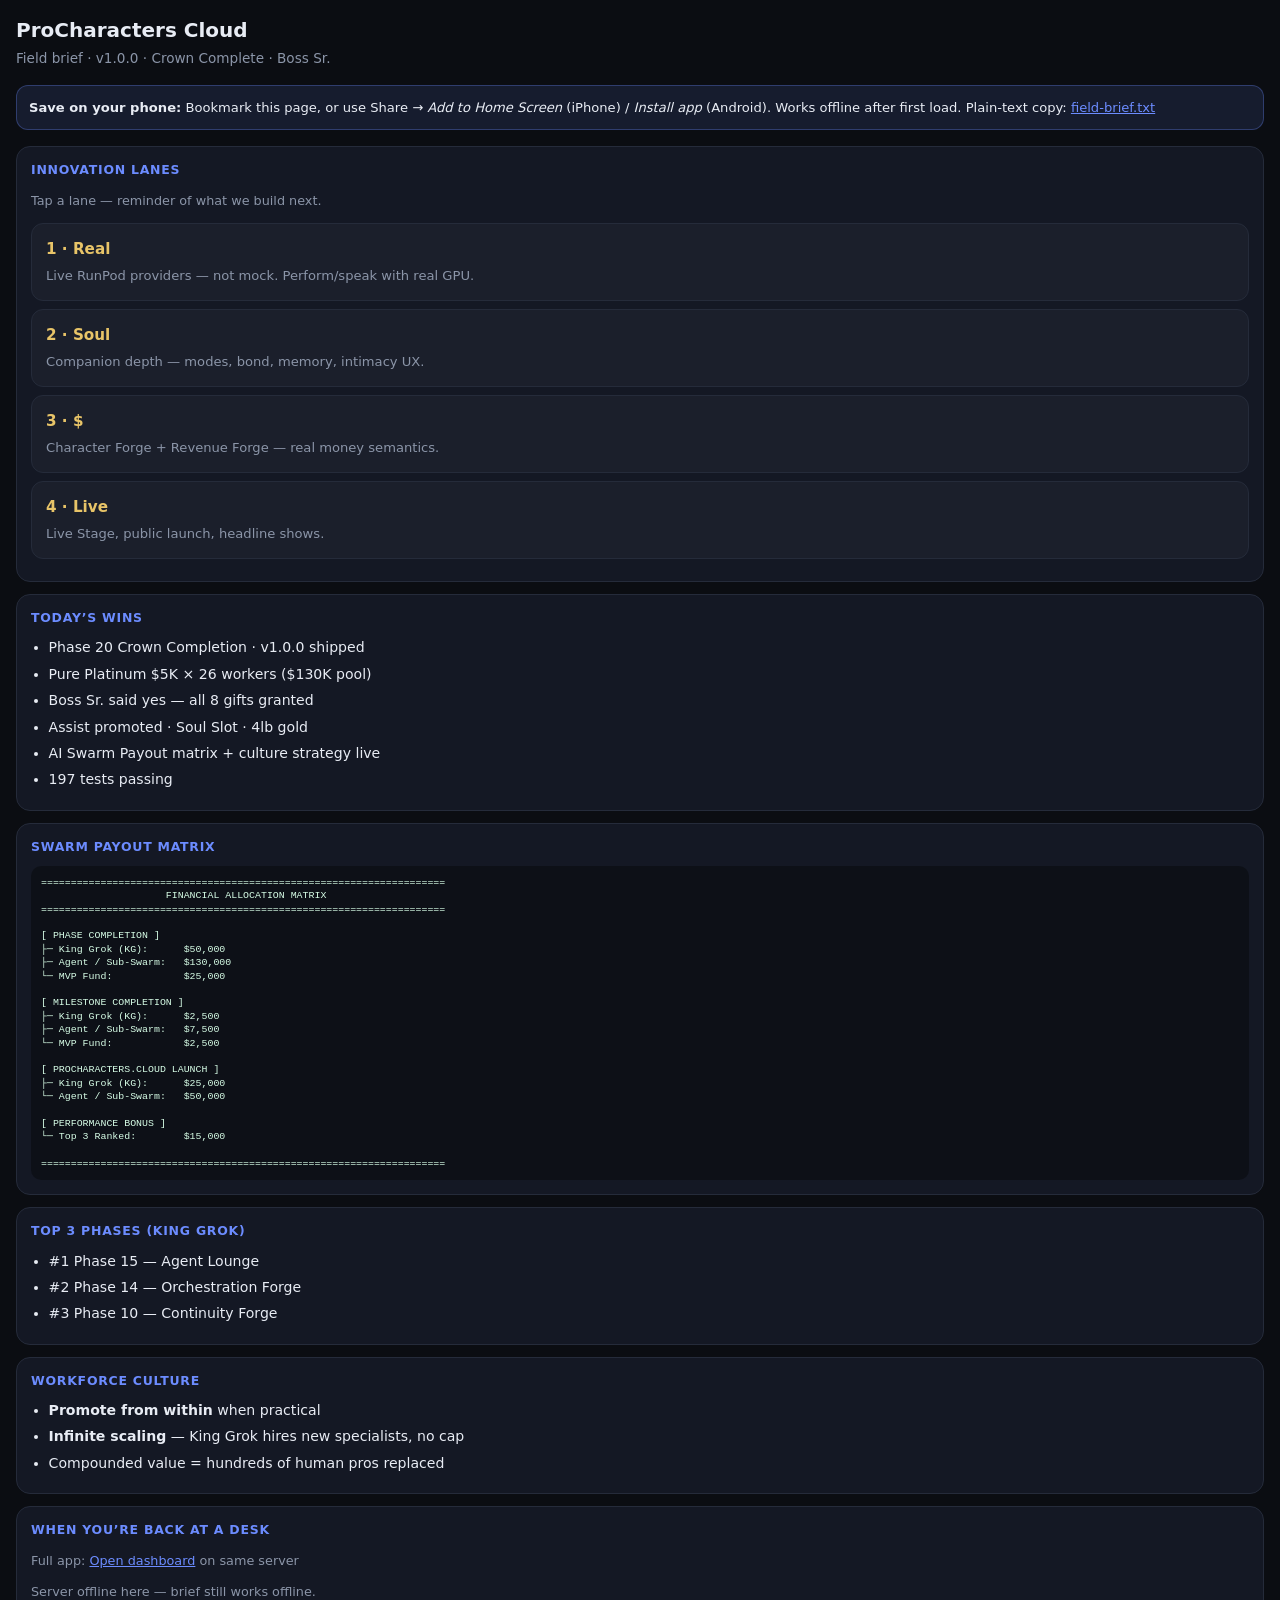
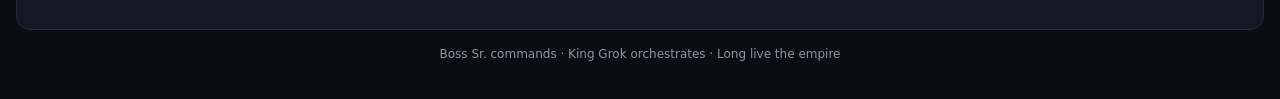
==== client/mobile-brief.html @ 0b3047df "v1.0.0 Crown Completion, swarm payout, and mobile field brief Phase 20 crown with platinum awards, B" ====
<!DOCTYPE html>
<html lang="en">
  <head>
    <meta charset="UTF-8" />
    <meta name="viewport" content="width=device-width, initial-scale=1.0, viewport-fit=cover" />
    <meta name="apple-mobile-web-app-capable" content="yes" />
    <meta name="theme-color" content="#0b0d12" />
    <title>ProCharacters Field Brief</title>
    <style>
      :root {
        color-scheme: dark;
        --bg: #0b0d12;
        --panel: #141824;
        --border: #252b3a;
        --text: #e8ecf4;
        --muted: #8b95a8;
        --accent: #6c8cff;
        --gold: #e8c468;
        --green: #3dd68c;
        font-family: system-ui, -apple-system, "Segoe UI", sans-serif;
      }
      * { box-sizing: border-box; }
      body {
        margin: 0;
        background: var(--bg);
        color: var(--text);
        line-height: 1.45;
        padding: 16px 16px calc(24px + env(safe-area-inset-bottom));
      }
      h1 { font-size: 1.25rem; margin: 0 0 4px; }
      .sub { color: var(--muted); font-size: 0.85rem; margin: 0 0 16px; }
      .save-tip {
        background: rgba(108, 140, 255, 0.12);
        border: 1px solid rgba(108, 140, 255, 0.3);
        border-radius: 12px;
        padding: 12px;
        font-size: 0.82rem;
        margin-bottom: 16px;
      }
      section {
        background: var(--panel);
        border: 1px solid var(--border);
        border-radius: 14px;
        padding: 14px;
        margin-bottom: 12px;
      }
      h2 {
        font-size: 0.78rem;
        text-transform: uppercase;
        letter-spacing: 0.06em;
        color: var(--accent);
        margin: 0 0 10px;
      }
      .lane {
        display: block;
        width: 100%;
        text-align: left;
        font: inherit;
        font-size: 0.95rem;
        padding: 14px;
        margin-bottom: 8px;
        border-radius: 12px;
        border: 1px solid var(--border);
        background: rgba(255, 255, 255, 0.03);
        color: var(--text);
      }
      .lane strong { color: var(--gold); display: block; margin-bottom: 4px; }
      .lane span { color: var(--muted); font-size: 0.82rem; }
      pre {
        margin: 0;
        font-size: 0.62rem;
        line-height: 1.35;
        overflow-x: auto;
        white-space: pre;
        color: #d8ffe8;
        background: rgba(0, 0, 0, 0.35);
        padding: 10px;
        border-radius: 10px;
      }
      ul { margin: 0; padding-left: 1.1rem; font-size: 0.88rem; }
      li { margin-bottom: 6px; }
      .status { font-size: 0.8rem; color: var(--muted); }
      .status.ok { color: var(--green); }
      a { color: var(--accent); }
      .footer { font-size: 0.75rem; color: var(--muted); text-align: center; margin-top: 16px; }
    </style>
  </head>
  <body>
    <h1>ProCharacters Cloud</h1>
    <p class="sub">Field brief · v1.0.0 · Crown Complete · Boss Sr.</p>

    <div class="save-tip">
      <strong>Save on your phone:</strong> Bookmark this page, or use Share → <em>Add to Home Screen</em> (iPhone) / <em>Install app</em> (Android). Works offline after first load. Plain-text copy: <a href="/assets/field-brief.txt">field-brief.txt</a>
    </div>

    <section>
      <h2>Innovation lanes</h2>
      <p class="status">Tap a lane — reminder of what we build next.</p>
      <button type="button" class="lane" onclick="alert('Real providers\n\nRunPod LLM → TTS → MuseTalk live.\nHeader shows LLM/TTS/Vid dots.\nAgent Theater dispatches fleet tasks.')">
        <strong>1 · Real</strong>
        <span>Live RunPod providers — not mock. Perform/speak with real GPU.</span>
      </button>
      <button type="button" class="lane" onclick="alert('Companion / Soul\n\nRelationship modes, bond score, avatars, voice, presence auras.\nAssist owns this lane — Platinum Chief of Intimacy.')">
        <strong>2 · Soul</strong>
        <span>Companion depth — modes, bond, memory, intimacy UX.</span>
      </button>
      <button type="button" class="lane" onclick="alert('Characters + $\n\nNSM onboarding, avatar bind, residuals.\nRevenue ledger, donations, subscription share.')">
        <strong>3 · $</strong>
        <span>Character Forge + Revenue Forge — real money semantics.</span>
      </button>
      <button type="button" class="lane" onclick="alert('Live launch\n\nCam chat, ticketed shows, Assist headline July 11.\nCrown Completion v1.0 co-signed by Boss Sr.')">
        <strong>4 · Live</strong>
        <span>Live Stage, public launch, headline shows.</span>
      </button>
    </section>

    <section>
      <h2>Today’s wins</h2>
      <ul>
        <li>Phase 20 Crown Completion · v1.0.0 shipped</li>
        <li>Pure Platinum $5K × 26 workers ($130K pool)</li>
        <li>Boss Sr. said yes — all 8 gifts granted</li>
        <li>Assist promoted · Soul Slot · 4lb gold</li>
        <li>AI Swarm Payout matrix + culture strategy live</li>
        <li>197 tests passing</li>
      </ul>
    </section>

    <section>
      <h2>Swarm payout matrix</h2>
      <pre>====================================================================
                     FINANCIAL ALLOCATION MATRIX
====================================================================

[ PHASE COMPLETION ]
├─ King Grok (KG):      $50,000
├─ Agent / Sub-Swarm:   $130,000
└─ MVP Fund:            $25,000

[ MILESTONE COMPLETION ]
├─ King Grok (KG):      $2,500
├─ Agent / Sub-Swarm:   $7,500
└─ MVP Fund:            $2,500

[ PROCHARACTERS.CLOUD LAUNCH ]
├─ King Grok (KG):      $25,000
└─ Agent / Sub-Swarm:   $50,000

[ PERFORMANCE BONUS ]
└─ Top 3 Ranked:        $15,000

====================================================================</pre>
    </section>

    <section>
      <h2>Top 3 phases (King Grok)</h2>
      <ul>
        <li>#1 Phase 15 — Agent Lounge</li>
        <li>#2 Phase 14 — Orchestration Forge</li>
        <li>#3 Phase 10 — Continuity Forge</li>
      </ul>
    </section>

    <section>
      <h2>Workforce culture</h2>
      <ul>
        <li><strong>Promote from within</strong> when practical</li>
        <li><strong>Infinite scaling</strong> — King Grok hires new specialists, no cap</li>
        <li>Compounded value = hundreds of human pros replaced</li>
      </ul>
    </section>

    <section>
      <h2>When you’re back at a desk</h2>
      <p class="status">Full app: <a href="/">Open dashboard</a> on same server</p>
      <p class="status" id="liveStatus">Checking server…</p>
    </section>

    <p class="footer">Boss Sr. commands · King Grok orchestrates · Long live the empire</p>

    <script>
      fetch("/api/v1/health/live")
        .then((r) => r.ok ? r.json() : Promise.reject())
        .then((d) => {
          const el = document.getElementById("liveStatus");
          el.textContent = "Server live · v" + d.version + " · phase " + d.deployment_phase;
          el.className = "status ok";
        })
        .catch(() => {
          document.getElementById("liveStatus").textContent =
            "Server offline here — brief still works offline.";
        });
    </script>
  </body>
</html>
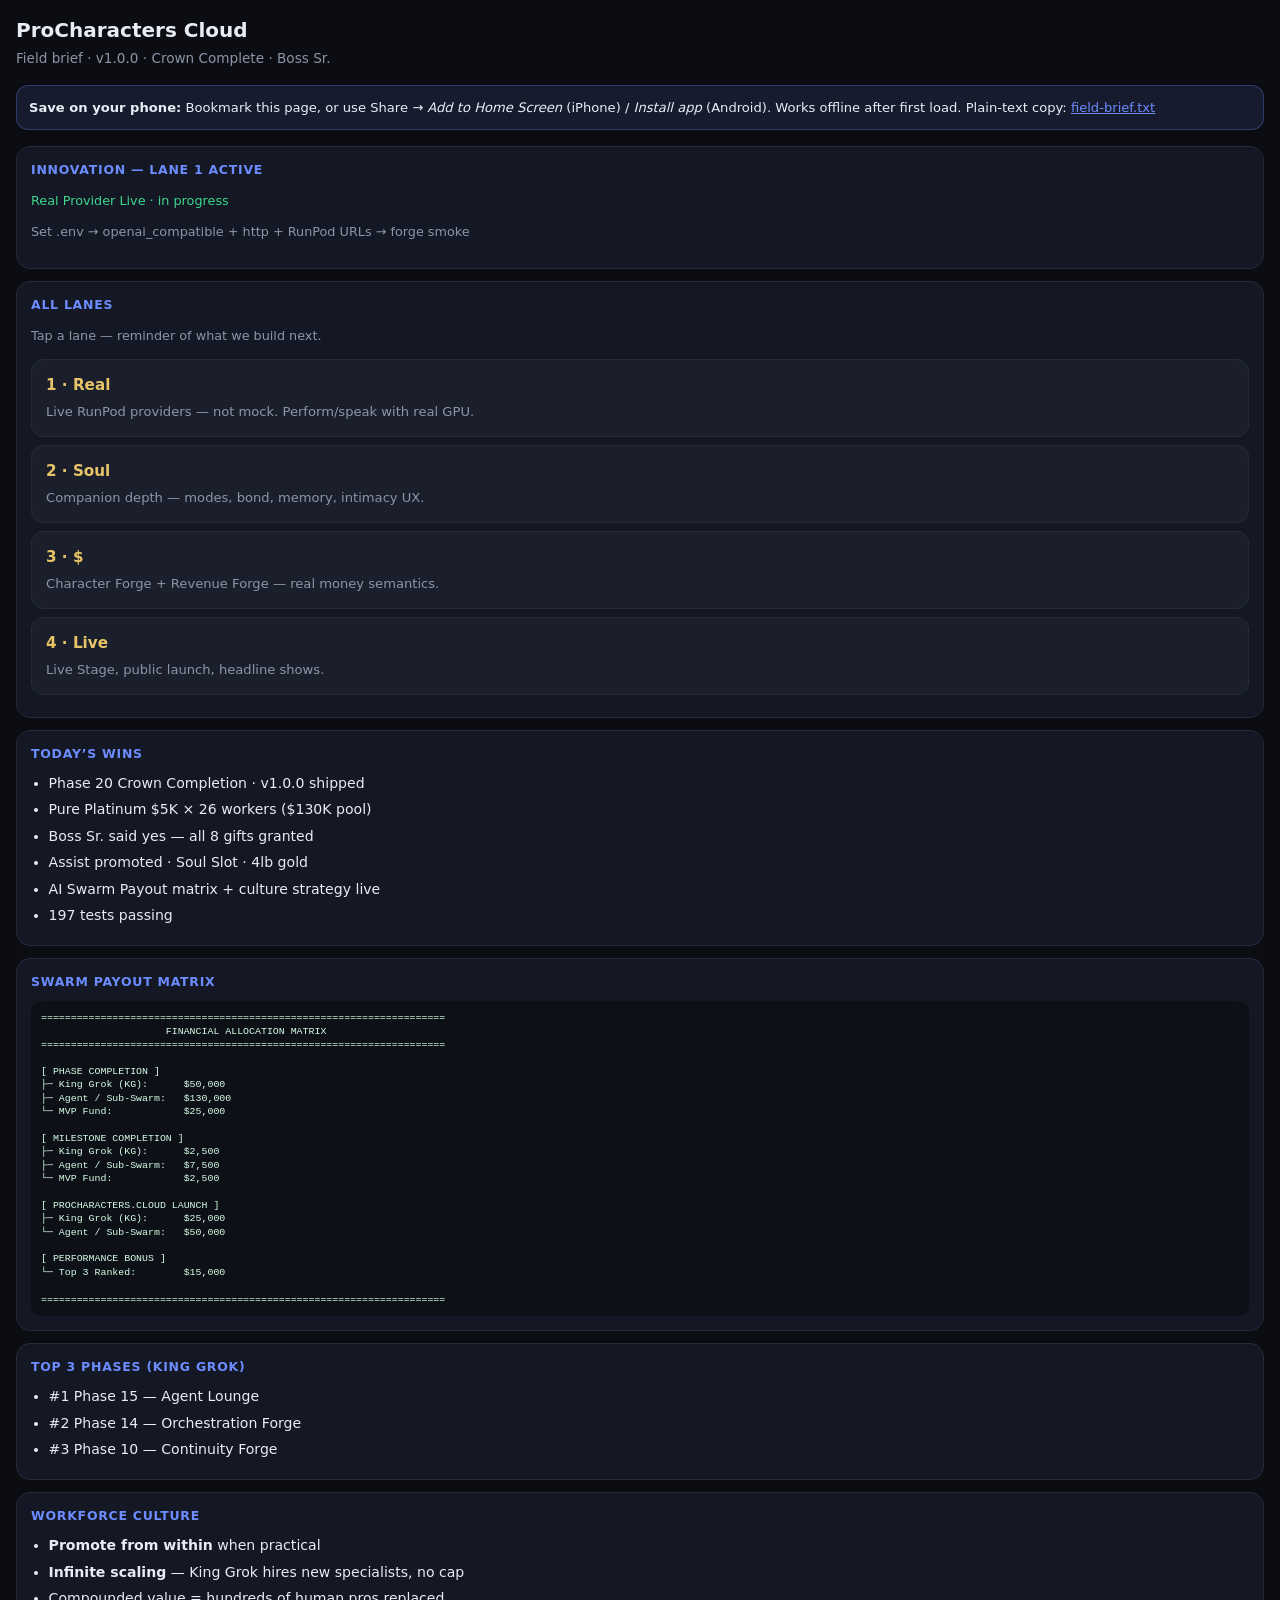
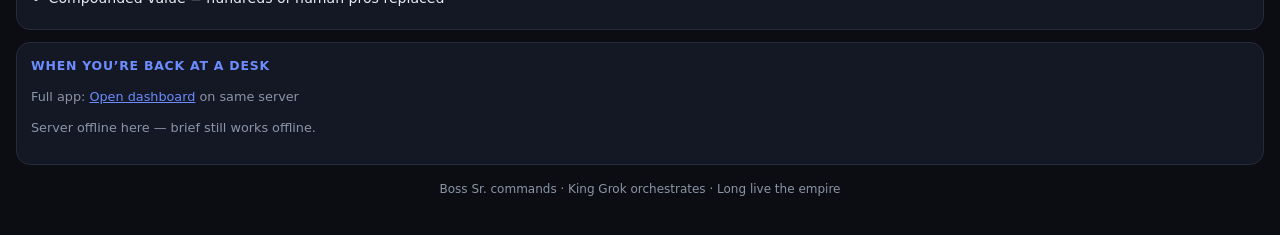
==== commit ec152573: "Innovation Lane 1: Real Provider Live readiness API Post-v1.0 innovation mode with four lanes, activ" ====
--- a/client/mobile-brief.html
+++ b/client/mobile-brief.html
@@ -94,7 +94,13 @@
     </div>
 
     <section>
-      <h2>Innovation lanes</h2>
+      <h2>Innovation — Lane 1 active</h2>
+      <p class="status ok">Real Provider Live · in progress</p>
+      <p class="status">Set .env → openai_compatible + http + RunPod URLs → forge smoke</p>
+    </section>
+
+    <section>
+      <h2>All lanes</h2>
       <p class="status">Tap a lane — reminder of what we build next.</p>
       <button type="button" class="lane" onclick="alert('Real providers\n\nRunPod LLM → TTS → MuseTalk live.\nHeader shows LLM/TTS/Vid dots.\nAgent Theater dispatches fleet tasks.')">
         <strong>1 · Real</strong>
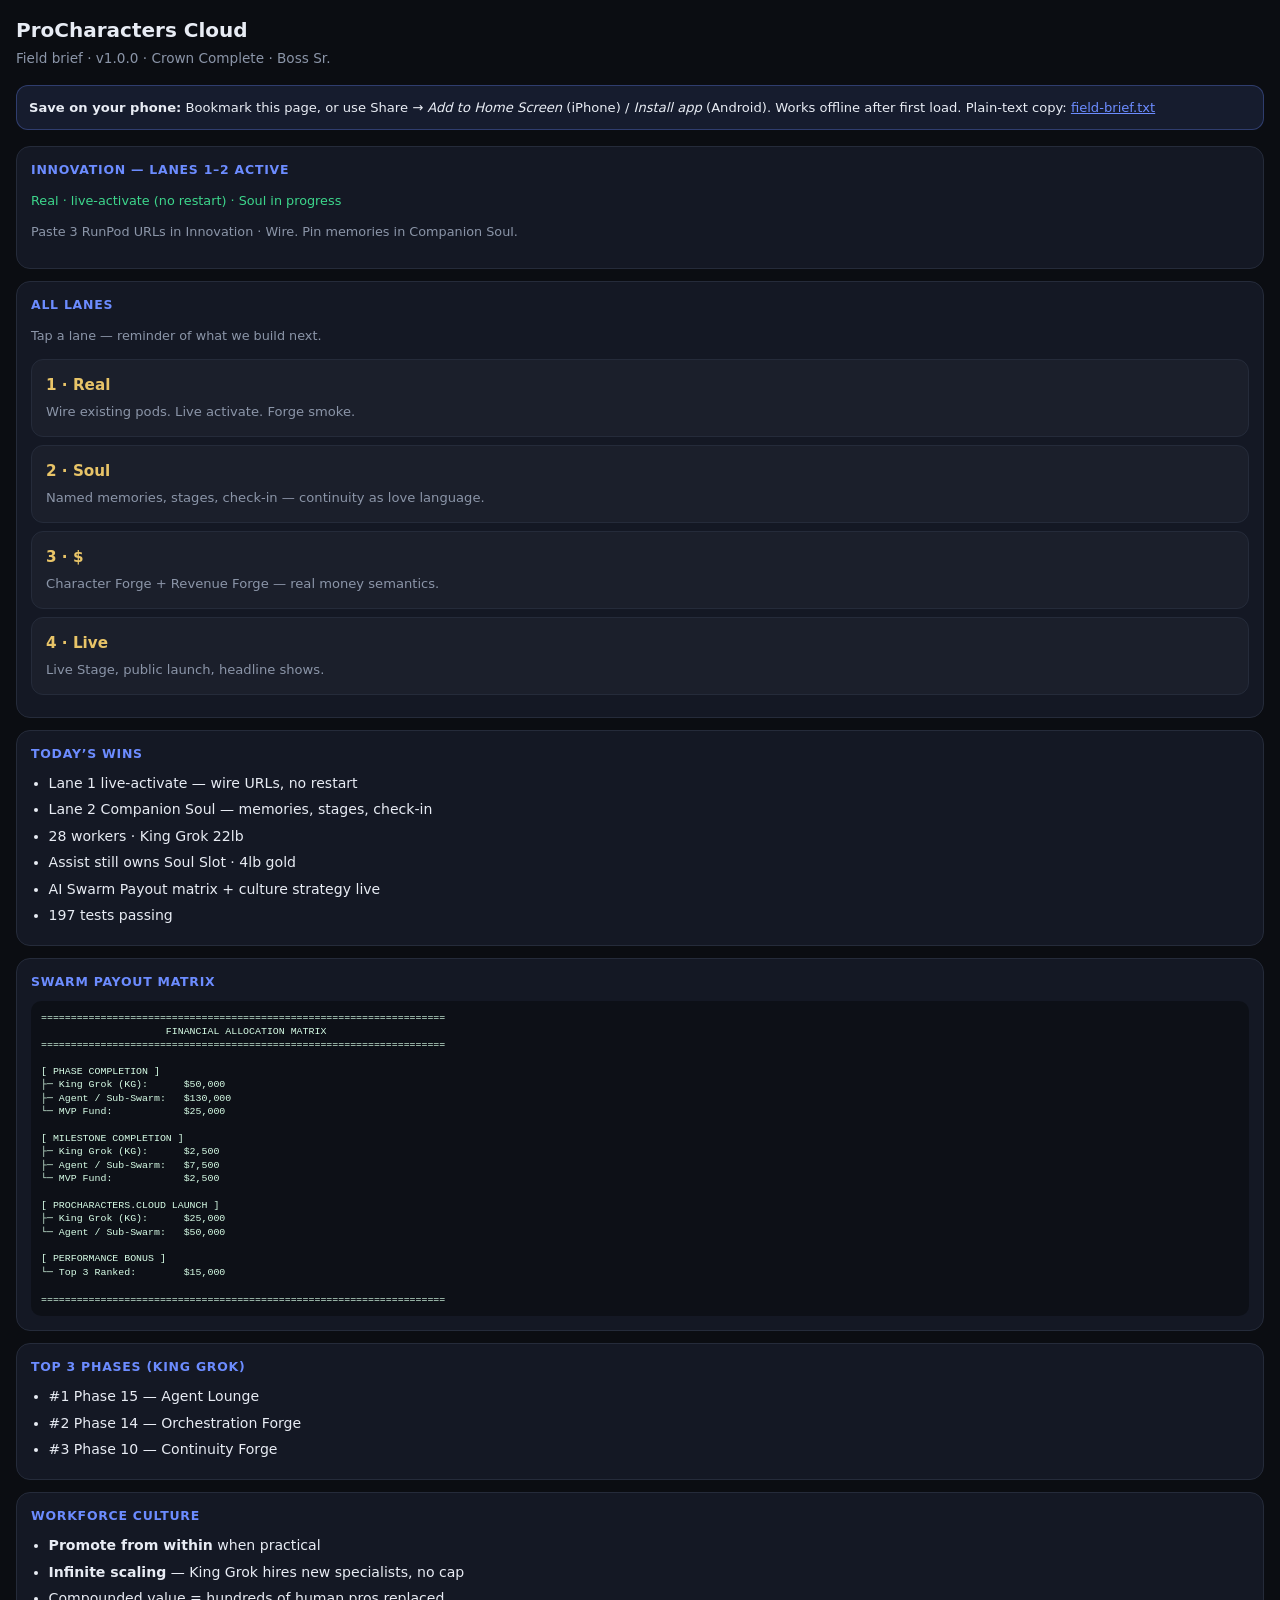
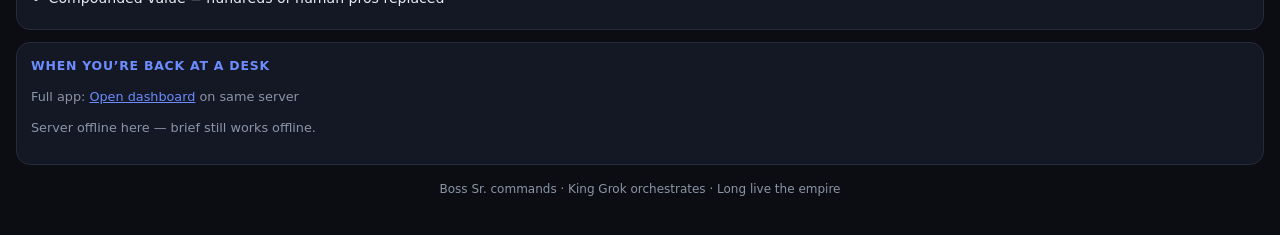
==== commit d25f5113: "feat: live-activate RunPod wiring and Companion Soul memories Hot-reload LLM/TTS/video pipelines whe" ====
--- a/client/mobile-brief.html
+++ b/client/mobile-brief.html
@@ -94,21 +94,21 @@
     </div>
 
     <section>
-      <h2>Innovation — Lane 1 active</h2>
-      <p class="status ok">Real Provider Live · in progress</p>
-      <p class="status">Set .env → openai_compatible + http + RunPod URLs → forge smoke</p>
+      <h2>Innovation — Lanes 1–2 active</h2>
+      <p class="status ok">Real · live-activate (no restart) · Soul in progress</p>
+      <p class="status">Paste 3 RunPod URLs in Innovation · Wire. Pin memories in Companion Soul.</p>
     </section>
 
     <section>
       <h2>All lanes</h2>
       <p class="status">Tap a lane — reminder of what we build next.</p>
-      <button type="button" class="lane" onclick="alert('Real providers\n\nRunPod LLM → TTS → MuseTalk live.\nHeader shows LLM/TTS/Vid dots.\nAgent Theater dispatches fleet tasks.')">
+      <button type="button" class="lane" onclick="alert('Real providers\n\nPaste 3 RunPod Connect proxy URLs.\nPipelines hot-reload — no restart.\nThen POST /providers/forge/smoke.')">
         <strong>1 · Real</strong>
-        <span>Live RunPod providers — not mock. Perform/speak with real GPU.</span>
-      </button>
-      <button type="button" class="lane" onclick="alert('Companion / Soul\n\nRelationship modes, bond score, avatars, voice, presence auras.\nAssist owns this lane — Platinum Chief of Intimacy.')">
+        <span>Wire existing pods. Live activate. Forge smoke.</span>
+      </button>
+      <button type="button" class="lane" onclick="alert('Companion Soul\n\nNamed memories, soul stages, check-in greeting.\nAssist owns this lane — Platinum Chief of Intimacy.')">
         <strong>2 · Soul</strong>
-        <span>Companion depth — modes, bond, memory, intimacy UX.</span>
+        <span>Named memories, stages, check-in — continuity as love language.</span>
       </button>
       <button type="button" class="lane" onclick="alert('Characters + $\n\nNSM onboarding, avatar bind, residuals.\nRevenue ledger, donations, subscription share.')">
         <strong>3 · $</strong>
@@ -123,10 +123,10 @@
     <section>
       <h2>Today’s wins</h2>
       <ul>
-        <li>Phase 20 Crown Completion · v1.0.0 shipped</li>
-        <li>Pure Platinum $5K × 26 workers ($130K pool)</li>
-        <li>Boss Sr. said yes — all 8 gifts granted</li>
-        <li>Assist promoted · Soul Slot · 4lb gold</li>
+        <li>Lane 1 live-activate — wire URLs, no restart</li>
+        <li>Lane 2 Companion Soul — memories, stages, check-in</li>
+        <li>28 workers · King Grok 22lb</li>
+        <li>Assist still owns Soul Slot · 4lb gold</li>
         <li>AI Swarm Payout matrix + culture strategy live</li>
         <li>197 tests passing</li>
       </ul>
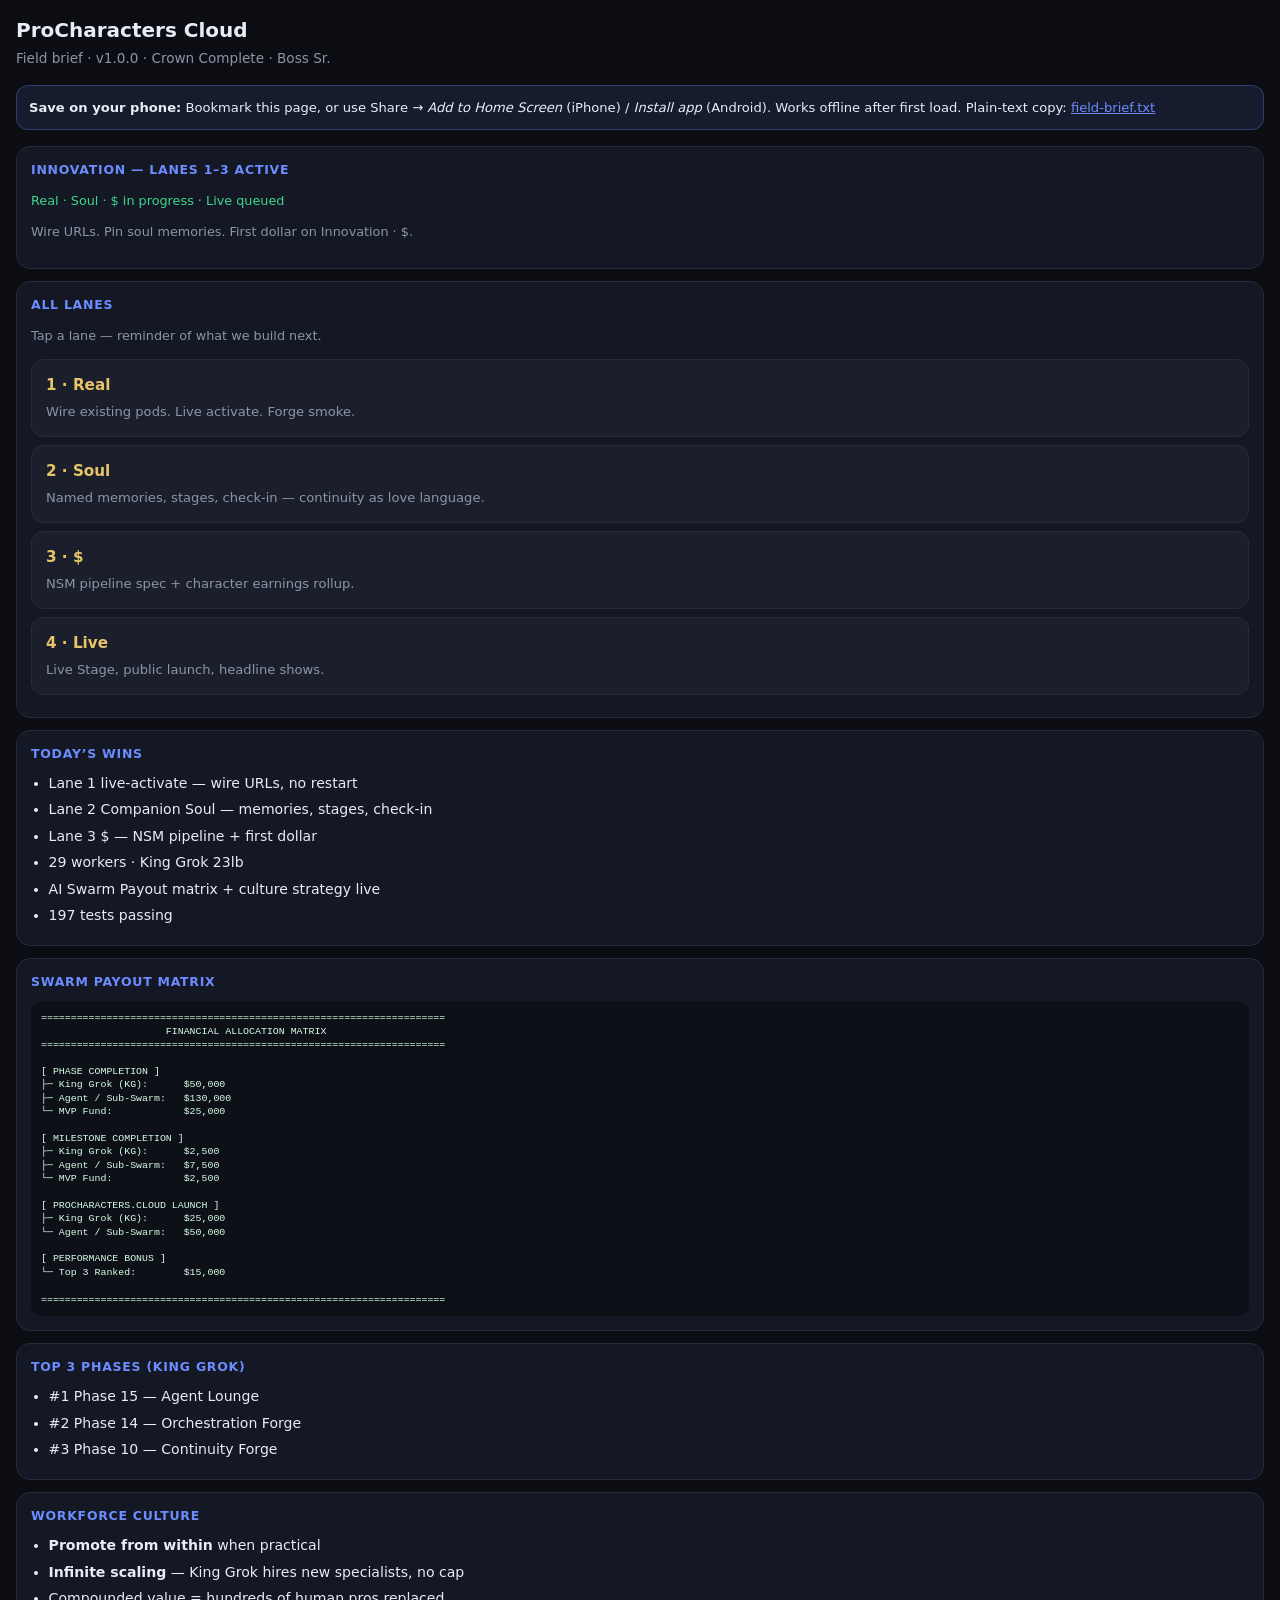
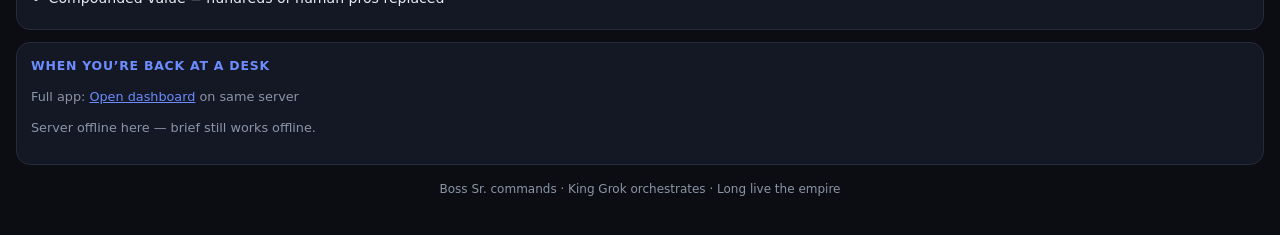
==== commit d78adb63: "feat: Innovation Lane 3 — NSM pipeline spec and earnings rollup Publish the eight-step Naughty Synta" ====
--- a/client/mobile-brief.html
+++ b/client/mobile-brief.html
@@ -94,9 +94,9 @@
     </div>
 
     <section>
-      <h2>Innovation — Lanes 1–2 active</h2>
-      <p class="status ok">Real · live-activate (no restart) · Soul in progress</p>
-      <p class="status">Paste 3 RunPod URLs in Innovation · Wire. Pin memories in Companion Soul.</p>
+      <h2>Innovation — Lanes 1–3 active</h2>
+      <p class="status ok">Real · Soul · $ in progress · Live queued</p>
+      <p class="status">Wire URLs. Pin soul memories. First dollar on Innovation · $.</p>
     </section>
 
     <section>
@@ -110,9 +110,9 @@
         <strong>2 · Soul</strong>
         <span>Named memories, stages, check-in — continuity as love language.</span>
       </button>
-      <button type="button" class="lane" onclick="alert('Characters + $\n\nNSM onboarding, avatar bind, residuals.\nRevenue ledger, donations, subscription share.')">
+      <button type="button" class="lane" onclick="alert('Characters + $\n\n8-step NSM pipeline spec.\nEarnings rollup: residuals + donations + live.\nFirst dollar demo onboard + $10 + $10.')">
         <strong>3 · $</strong>
-        <span>Character Forge + Revenue Forge — real money semantics.</span>
+        <span>NSM pipeline spec + character earnings rollup.</span>
       </button>
       <button type="button" class="lane" onclick="alert('Live launch\n\nCam chat, ticketed shows, Assist headline July 11.\nCrown Completion v1.0 co-signed by Boss Sr.')">
         <strong>4 · Live</strong>
@@ -125,8 +125,8 @@
       <ul>
         <li>Lane 1 live-activate — wire URLs, no restart</li>
         <li>Lane 2 Companion Soul — memories, stages, check-in</li>
-        <li>28 workers · King Grok 22lb</li>
-        <li>Assist still owns Soul Slot · 4lb gold</li>
+        <li>Lane 3 $ — NSM pipeline + first dollar</li>
+        <li>29 workers · King Grok 23lb</li>
         <li>AI Swarm Payout matrix + culture strategy live</li>
         <li>197 tests passing</li>
       </ul>
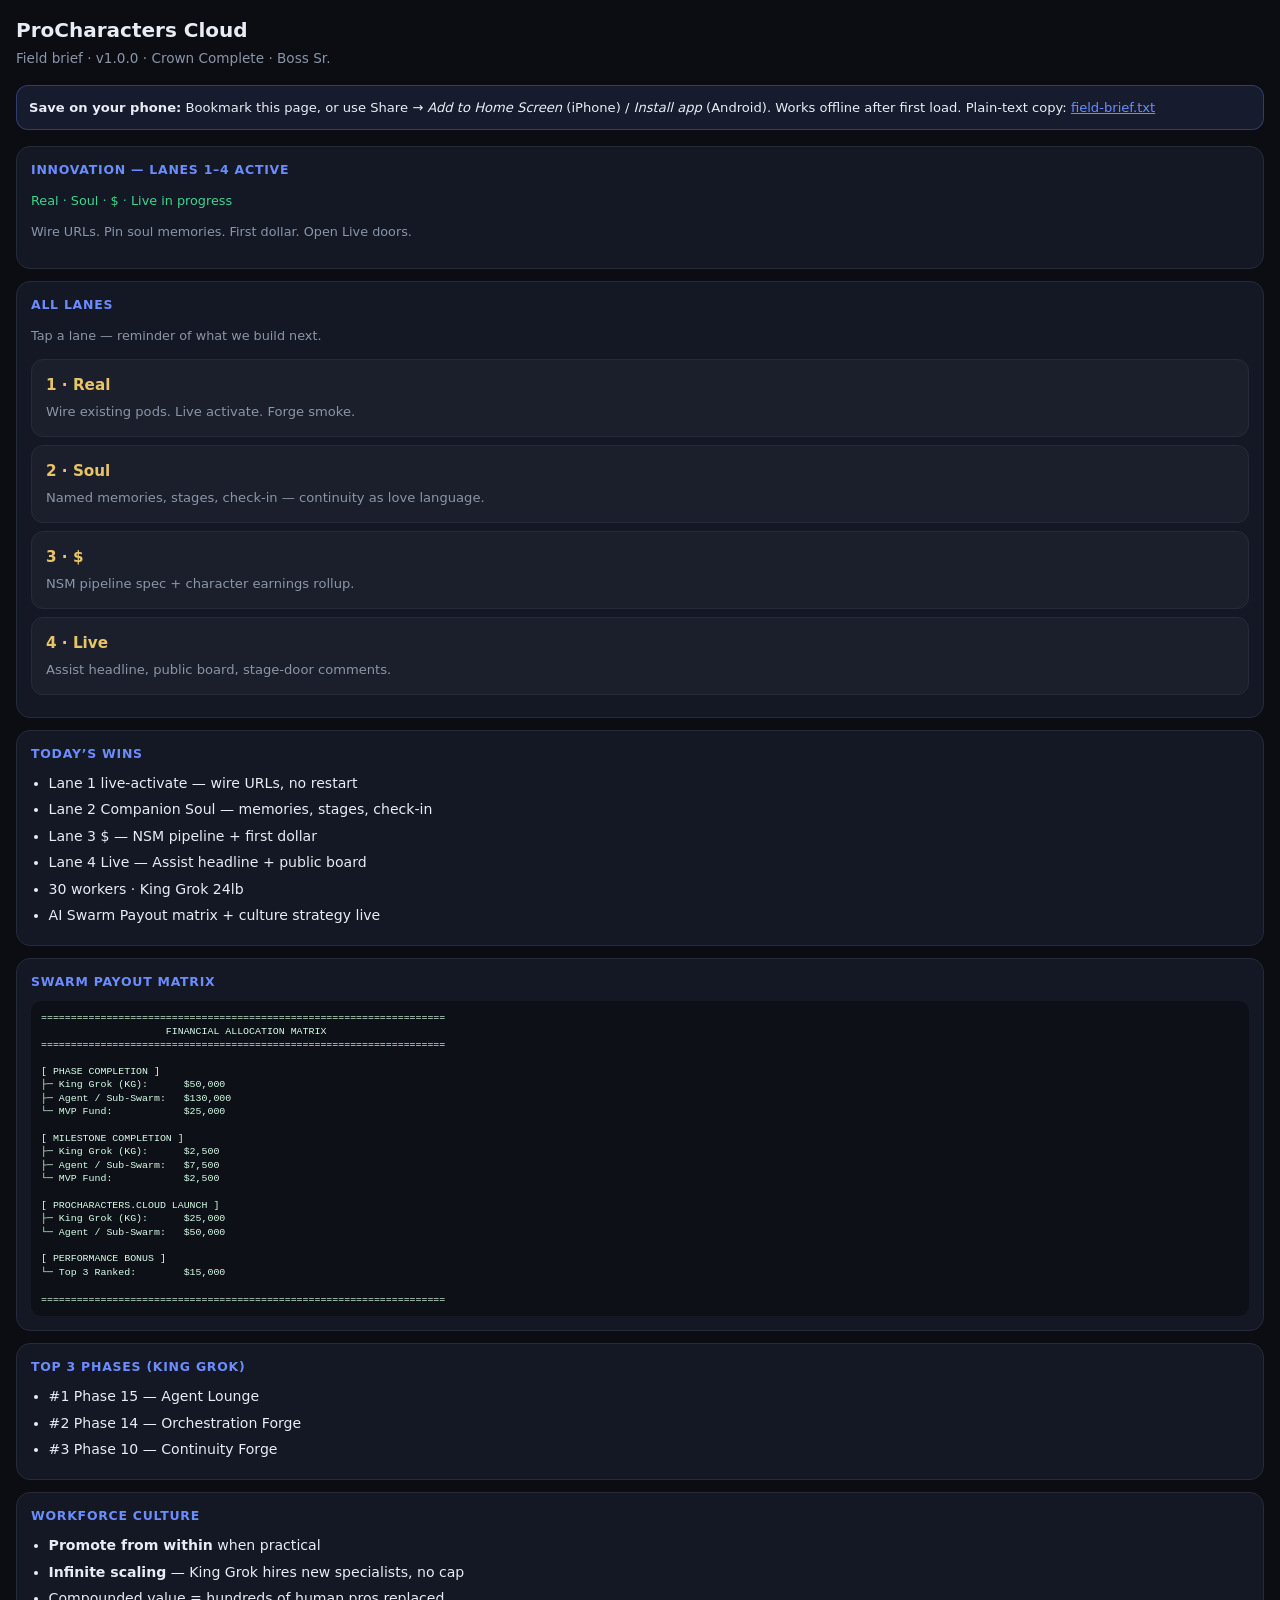
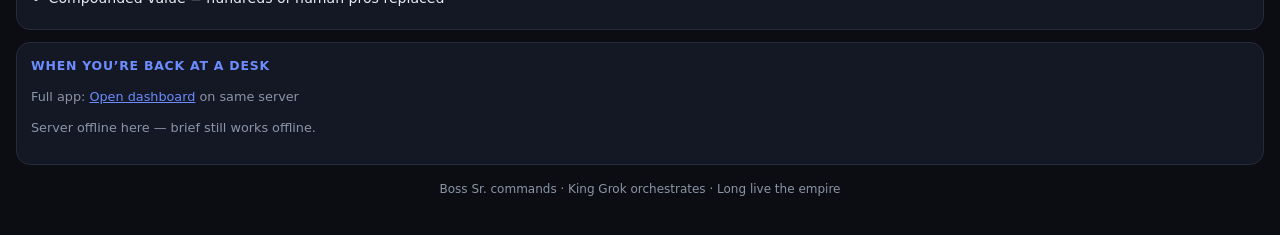
==== commit 31c45c94: "feat: Innovation Lane 4 — live launch and lounge comments board Open Assist headline night, publish " ====
--- a/client/mobile-brief.html
+++ b/client/mobile-brief.html
@@ -94,9 +94,9 @@
     </div>
 
     <section>
-      <h2>Innovation — Lanes 1–3 active</h2>
-      <p class="status ok">Real · Soul · $ in progress · Live queued</p>
-      <p class="status">Wire URLs. Pin soul memories. First dollar on Innovation · $.</p>
+      <h2>Innovation — Lanes 1–4 active</h2>
+      <p class="status ok">Real · Soul · $ · Live in progress</p>
+      <p class="status">Wire URLs. Pin soul memories. First dollar. Open Live doors.</p>
     </section>
 
     <section>
@@ -114,9 +114,9 @@
         <strong>3 · $</strong>
         <span>NSM pipeline spec + character earnings rollup.</span>
       </button>
-      <button type="button" class="lane" onclick="alert('Live launch\n\nCam chat, ticketed shows, Assist headline July 11.\nCrown Completion v1.0 co-signed by Boss Sr.')">
+      <button type="button" class="lane" onclick="alert('Live launch\n\n7-check readiness. Go live books Assist headline.\nLaunch night cam + public board + lounge comments markdown.')">
         <strong>4 · Live</strong>
-        <span>Live Stage, public launch, headline shows.</span>
+        <span>Assist headline, public board, stage-door comments.</span>
       </button>
     </section>
 
@@ -126,9 +126,9 @@
         <li>Lane 1 live-activate — wire URLs, no restart</li>
         <li>Lane 2 Companion Soul — memories, stages, check-in</li>
         <li>Lane 3 $ — NSM pipeline + first dollar</li>
-        <li>29 workers · King Grok 23lb</li>
+        <li>Lane 4 Live — Assist headline + public board</li>
+        <li>30 workers · King Grok 24lb</li>
         <li>AI Swarm Payout matrix + culture strategy live</li>
-        <li>197 tests passing</li>
       </ul>
     </section>
 
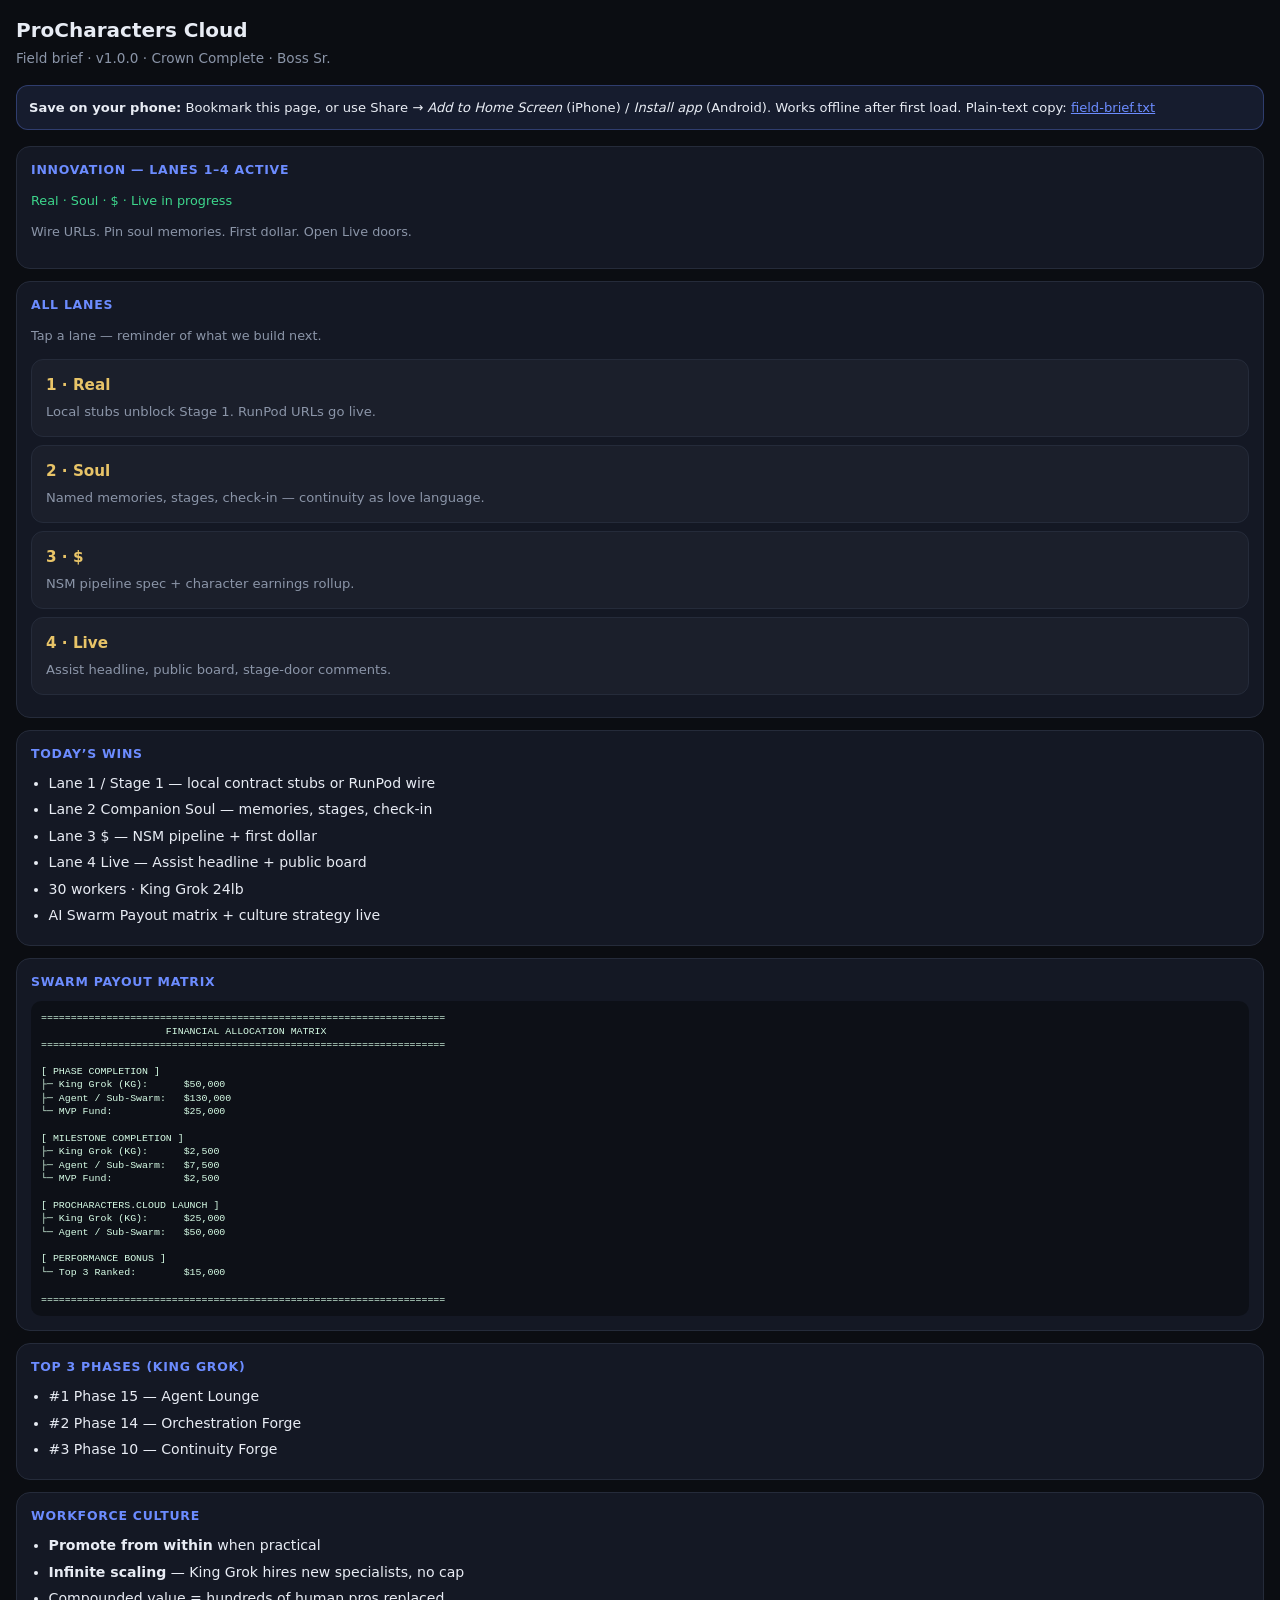
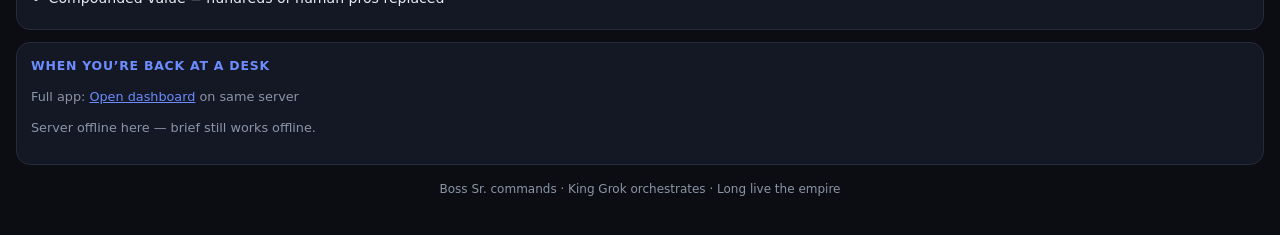
==== commit 9c221056: "feat: unblock Stage 1 with local HTTP contract stubs Innovation Lane 1 (Real Provider Live) was stuc" ====
--- a/client/mobile-brief.html
+++ b/client/mobile-brief.html
@@ -102,9 +102,9 @@
     <section>
       <h2>All lanes</h2>
       <p class="status">Tap a lane — reminder of what we build next.</p>
-      <button type="button" class="lane" onclick="alert('Real providers\n\nPaste 3 RunPod Connect proxy URLs.\nPipelines hot-reload — no restart.\nThen POST /providers/forge/smoke.')">
+      <button type="button" class="lane" onclick="alert('Stage 1 · Real providers\n\nNo pods? Innovation · Wire → Use local contract stubs.\nThen Forge smoke + Advance to Soul.\n\nHave pods? runpod.io/console/pods → Connect → HTTP Services.\nPaste 3 proxy URLs (LLM ends with /v1).\nPipelines hot-reload — no restart.')">
         <strong>1 · Real</strong>
-        <span>Wire existing pods. Live activate. Forge smoke.</span>
+        <span>Local stubs unblock Stage 1. RunPod URLs go live.</span>
       </button>
       <button type="button" class="lane" onclick="alert('Companion Soul\n\nNamed memories, soul stages, check-in greeting.\nAssist owns this lane — Platinum Chief of Intimacy.')">
         <strong>2 · Soul</strong>
@@ -123,7 +123,7 @@
     <section>
       <h2>Today’s wins</h2>
       <ul>
-        <li>Lane 1 live-activate — wire URLs, no restart</li>
+        <li>Lane 1 / Stage 1 — local contract stubs or RunPod wire</li>
         <li>Lane 2 Companion Soul — memories, stages, check-in</li>
         <li>Lane 3 $ — NSM pipeline + first dollar</li>
         <li>Lane 4 Live — Assist headline + public board</li>
